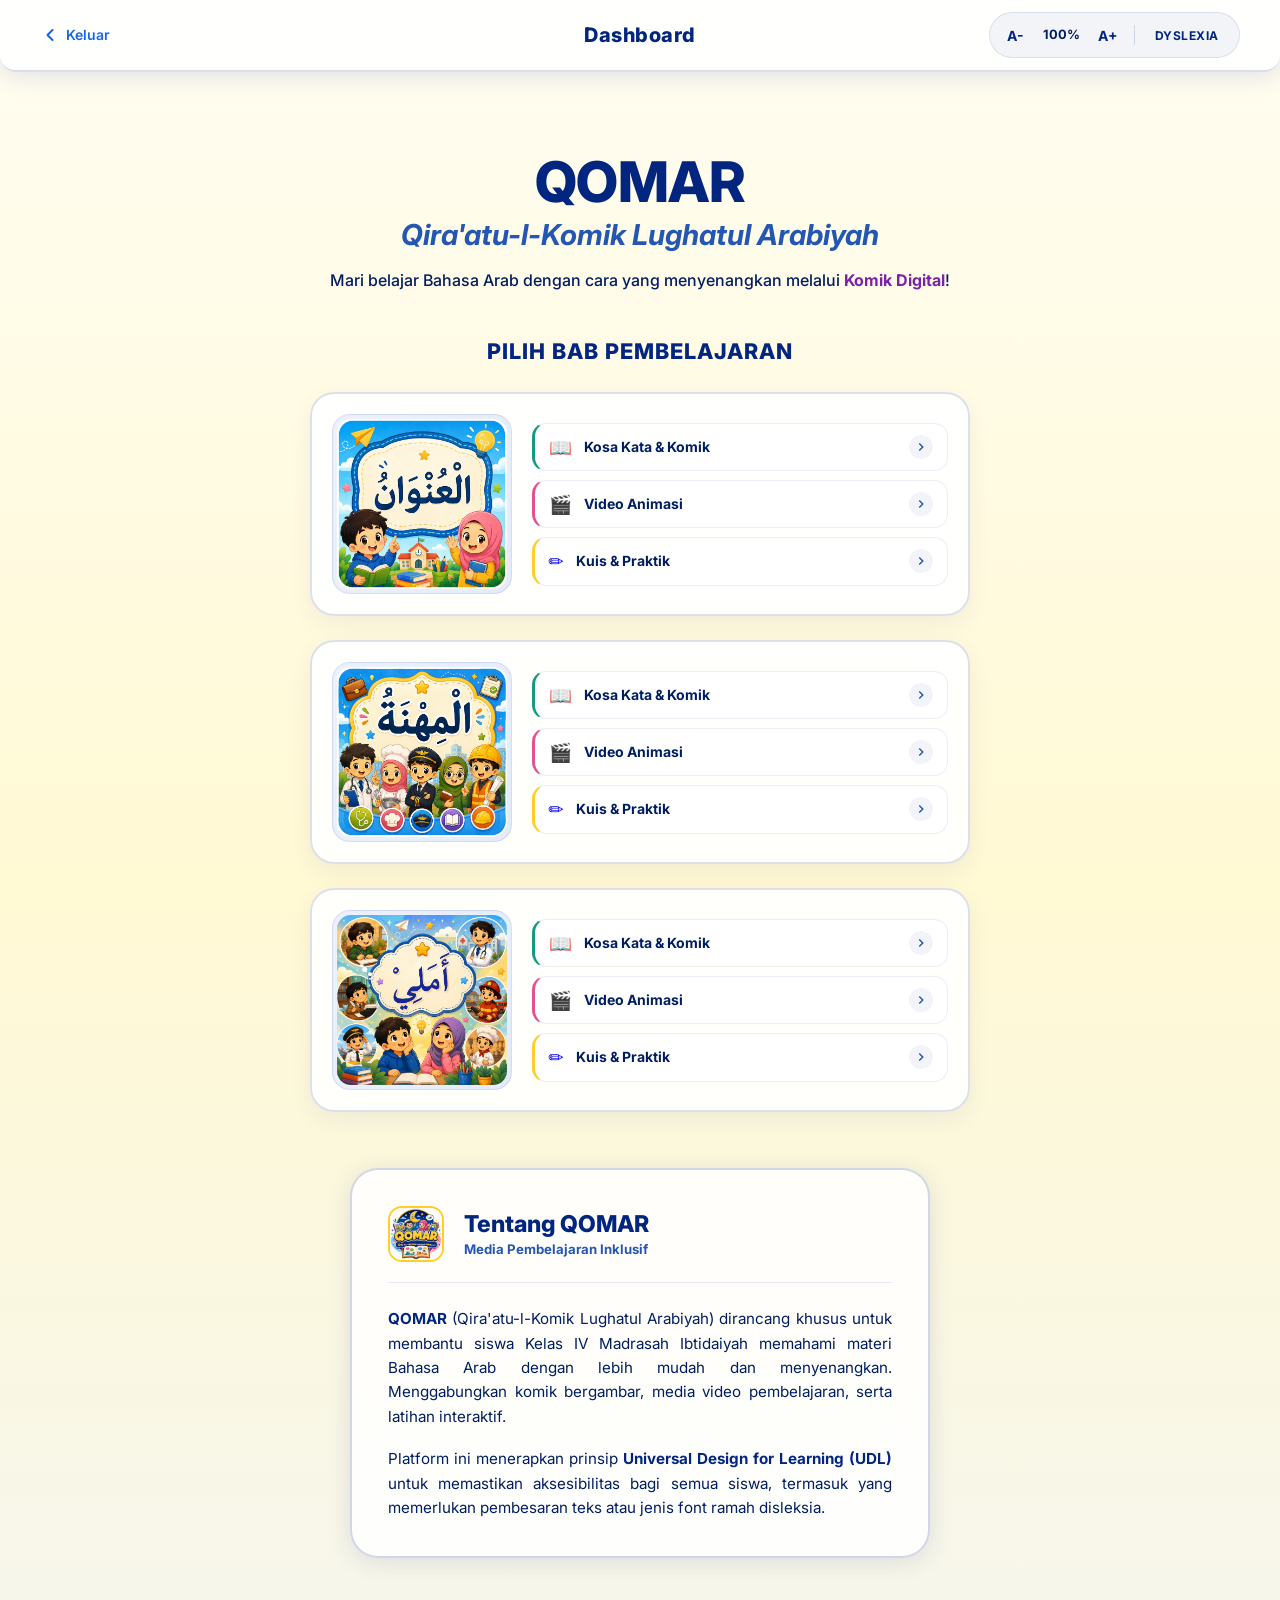
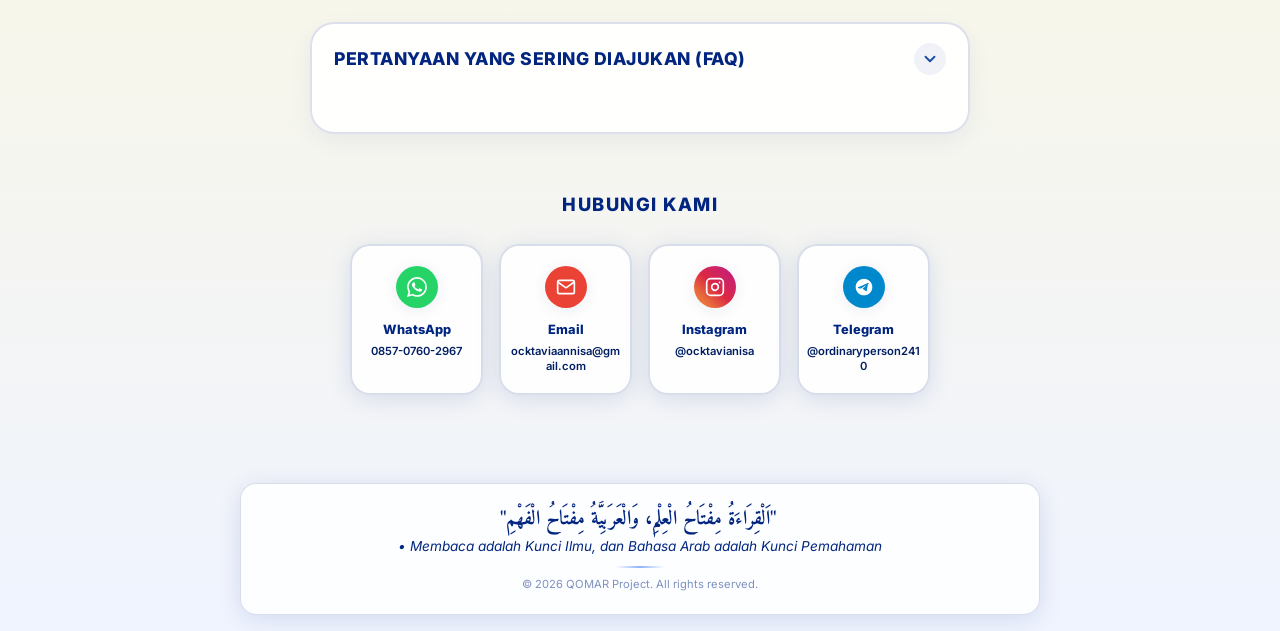
==== dashboard.html @ 8bf4e3f0 "fix: rename Kuis.html to kuis.html and add root redirects for hosting compatibility" ====
<!DOCTYPE html>
<html lang="id">
<head>
    <meta charset="UTF-8">
    <meta http-equiv="refresh" content="0;url=Public/Page/dashboard.html">
    <title>Mengalihkan ke Dashboard...</title>
    <script>
        window.location.href = "Public/Page/dashboard.html" + window.location.search + window.location.hash;
    </script>
</head>
<body>
    <p>Mengalihkan ke Dashboard... Jika tidak teralihkan otomatis, <a href="Public/Page/dashboard.html">klik di sini</a>.</p>
</body>
</html>
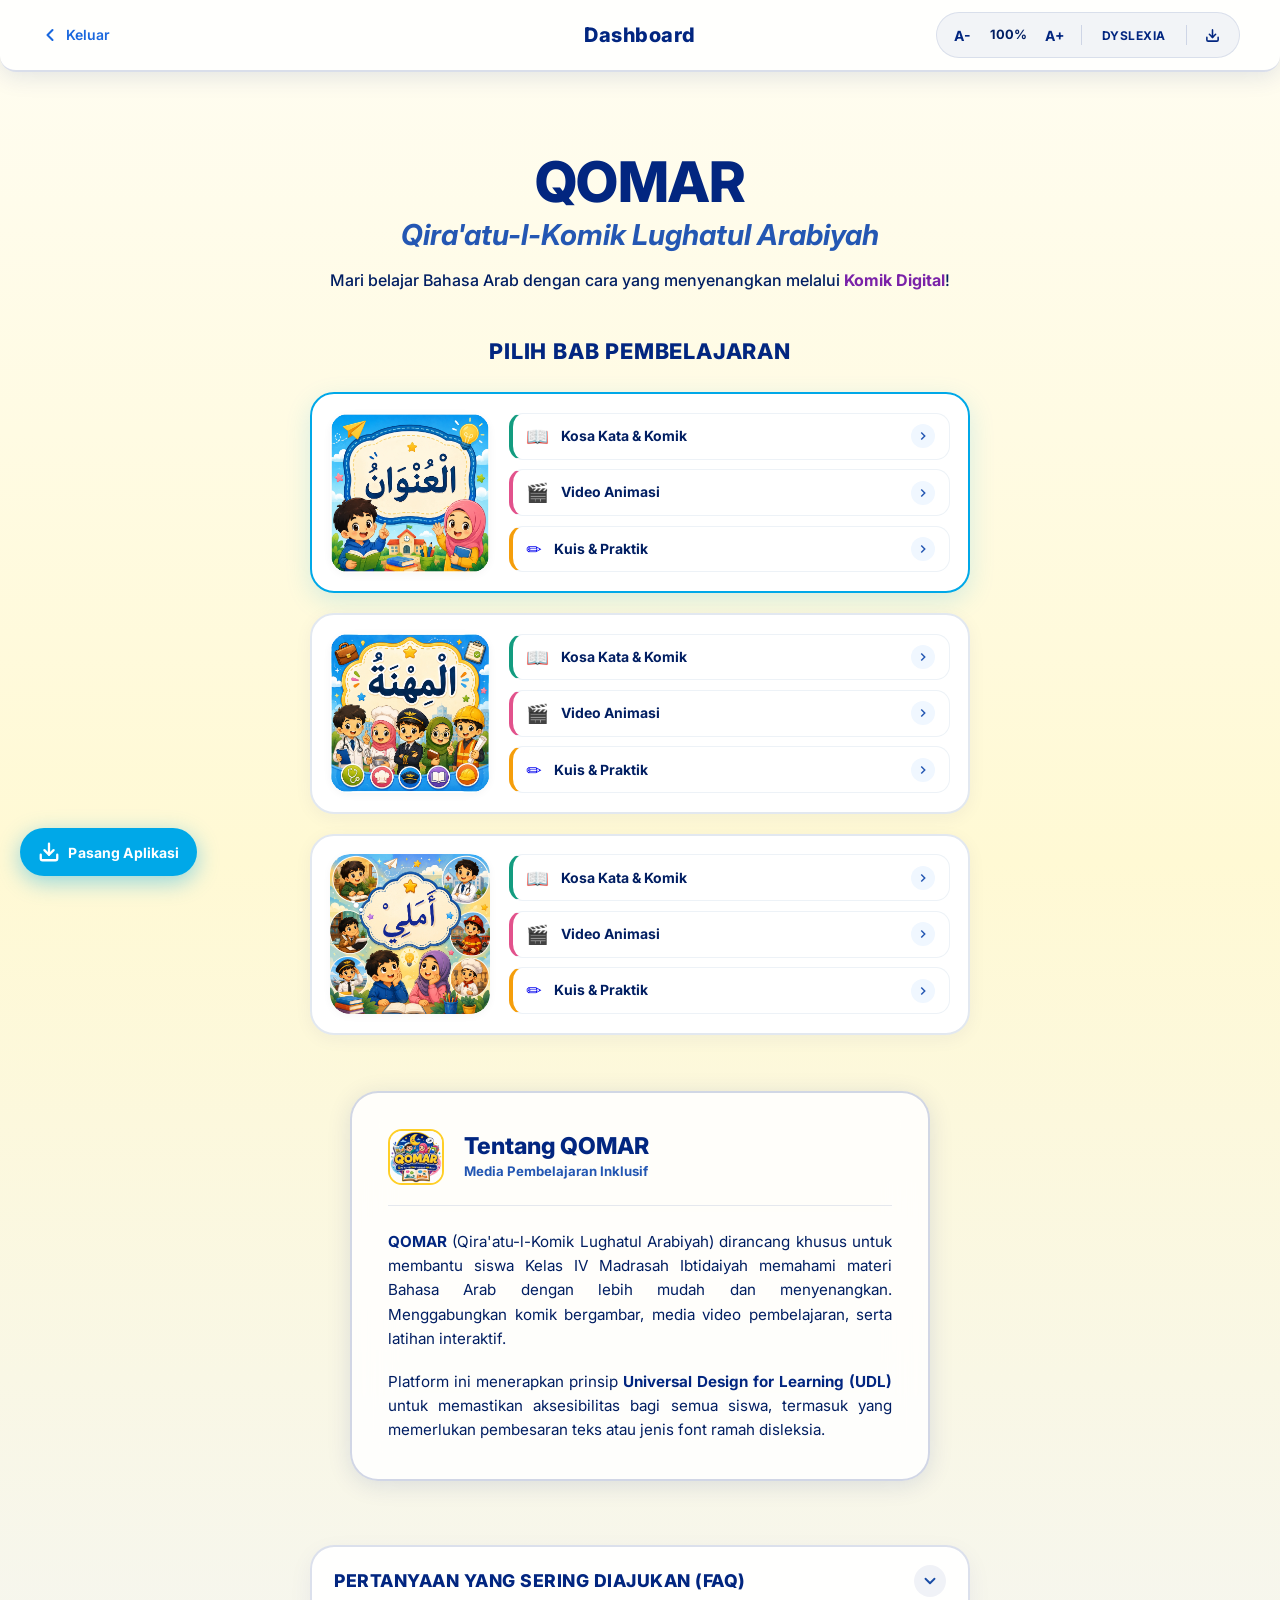
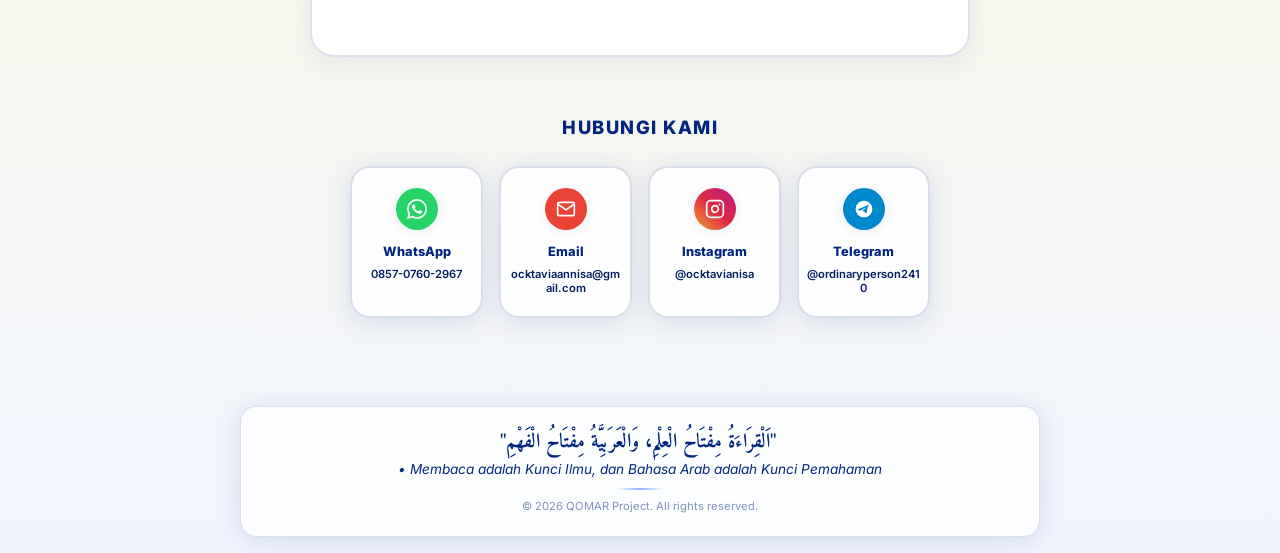
==== commit cce09b19: "feat(pwa): add Progressive Web App support with install FAB, service worker, and offline fallback" ====
--- a/dashboard.html
+++ b/dashboard.html
@@ -2,6 +2,9 @@
 <html lang="id">
 <head>
     <meta charset="UTF-8">
+    <meta name="theme-color" content="#00A8E8">
+    <link rel="manifest" href="manifest.json">
+    <link rel="apple-touch-icon" href="icons/apple-touch-icon.png">
     <meta http-equiv="refresh" content="0;url=Public/Page/dashboard.html">
     <title>Mengalihkan ke Dashboard...</title>
     <script>
